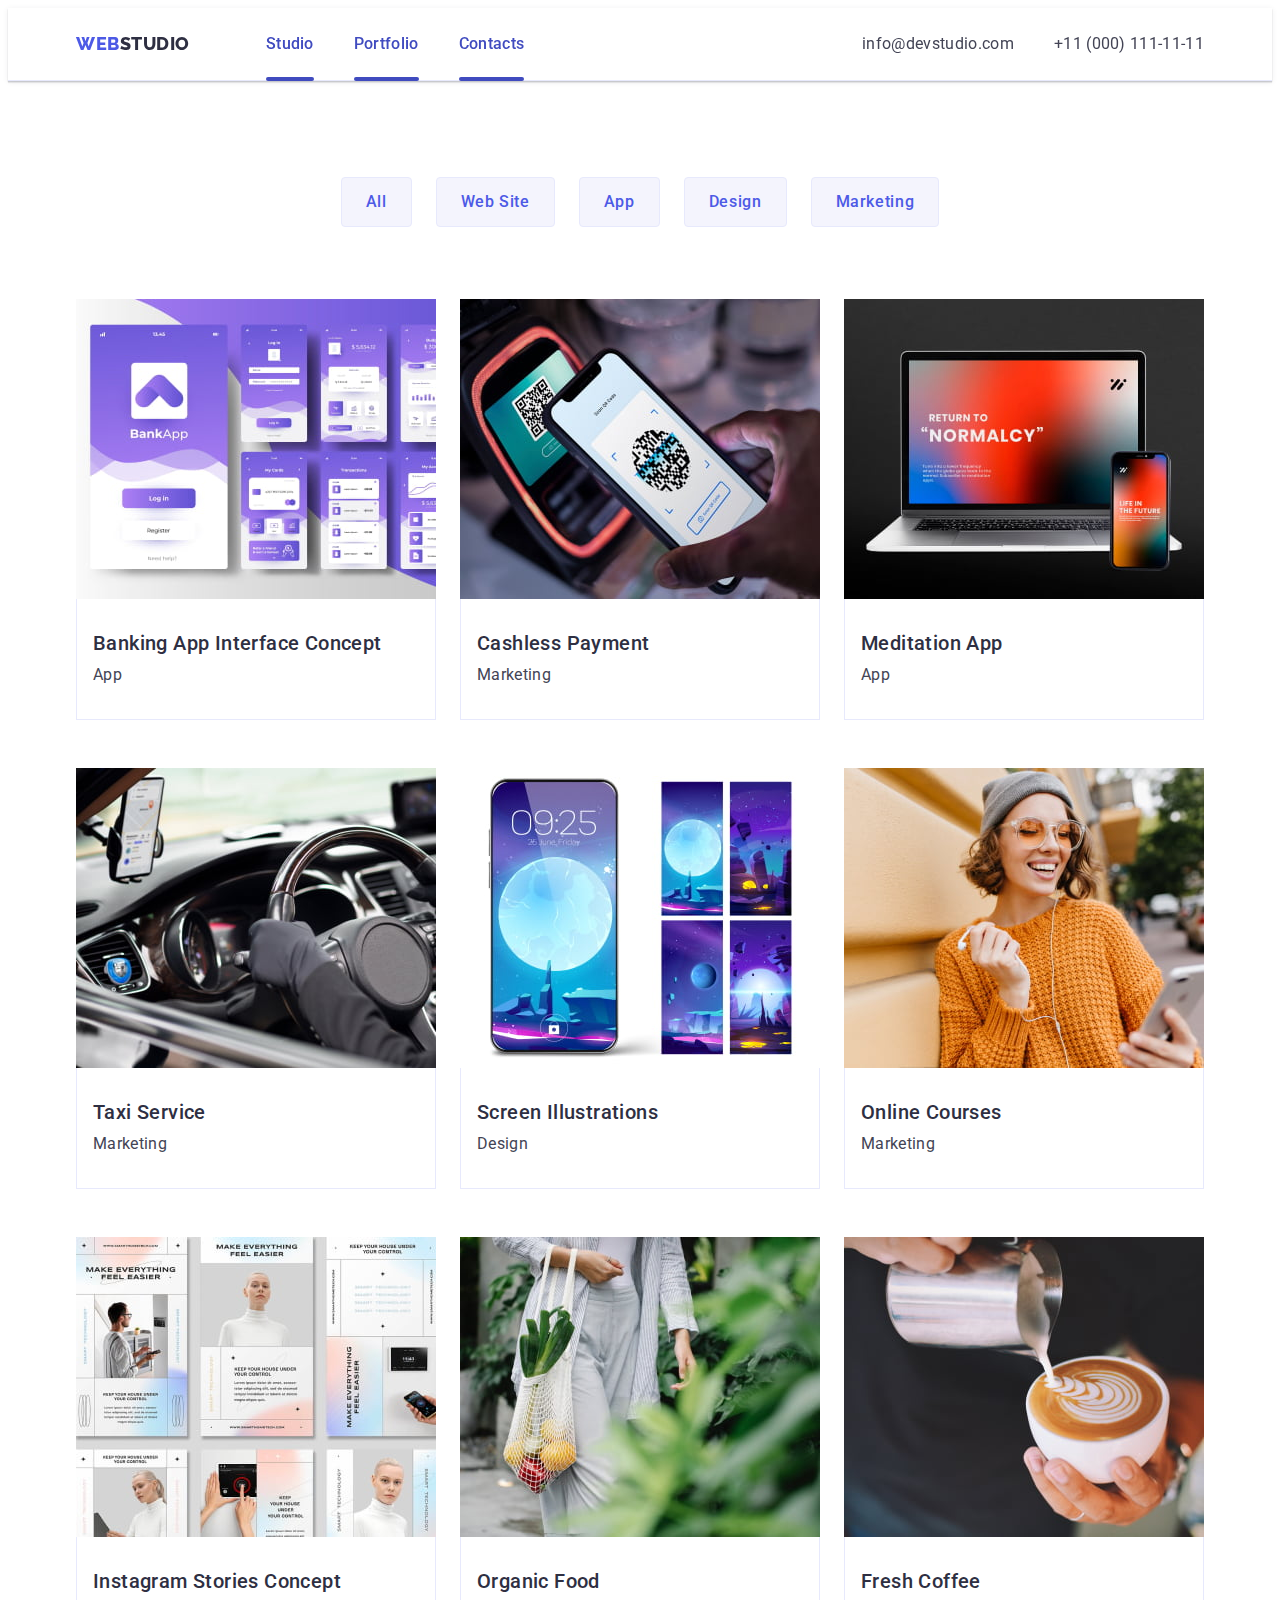
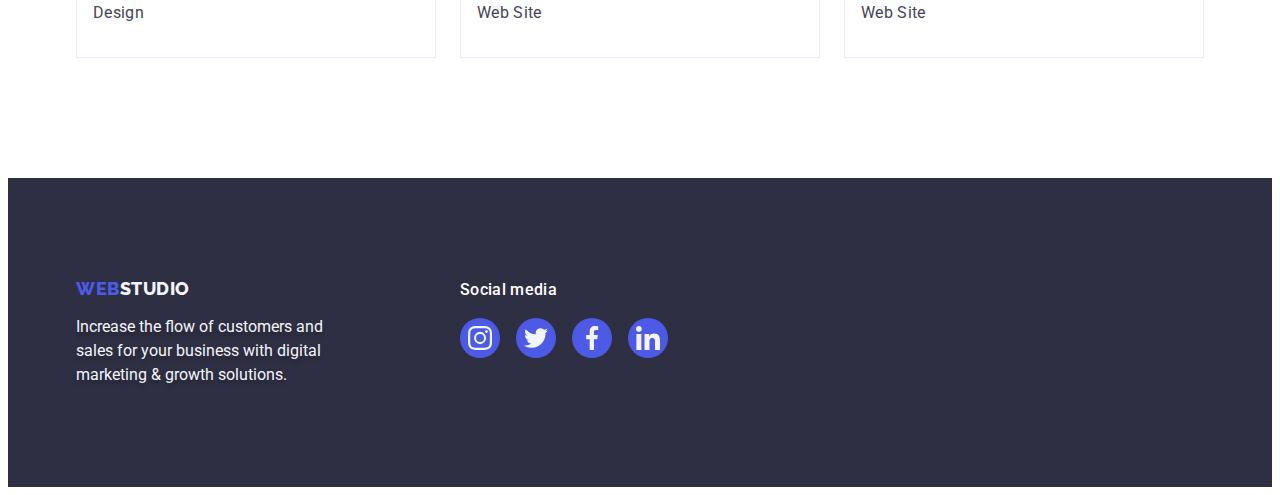
==== portfolio.html @ 0e342e33 "1" ====
<!DOCTYPE html>
<html lang="en">
  <head>
    <meta charset="UTF-8" />
    <meta http-equiv="X-UA-Compatible" content="IE=edge" />
    <meta name="viewport" content="width=device-width, initial-scale=1.0" />
    <title>Document</title>
    <!-- font styles -->
    <link rel="preconnect" href="https://fonts.googleapis.com" />
    <link rel="preconnect" href="https://fonts.gstatic.com" crossorigin />
    <link
      href="https://fonts.googleapis.com/css2?family=Raleway:wght@800&family=Roboto:wght@400;500;700&display=swap"
      rel="stylesheet"
    />
    <!-- Style Normalization -->
    <link
      rel="stylesheet"
      href="https://cdnjs.cloudflare.com/ajax/libs/modern-normalize/1.1.0/modern-normalize.min.css"
      integrity="sha512-wpPYUAdjBVSE4KJnH1VR1HeZfpl1ub8YT/NKx4PuQ5NmX2tKuGu6U/JRp5y+Y8XG2tV+wKQpNHVUX03MfMFn9Q=="
      crossorigin="anonymous"
      referrerpolicy="no-referrer"
    />
    <!-- custom styles -->
    <link rel="stylesheet" href="./css/styles.css" />
  </head>
  <body>
    <!-- HEADER -->
    <header class="header-section">
      <div class="container header-container">
        <nav class="navigation">
          <a class="header-logo link" href="./index.html"
            >Web<span class="logo-studio">Studio</span>
          </a>
          <ul class="list header-nav-list">
            <li>
              <a class="link header-nav-link" href="./index.html">Studio</a>
            </li>
            <li>
              <a class="link header-nav-link active" href="./portfolio.html"
                >Portfolio</a
              >
            </li>
            <li>
              <a class="link header-nav-link" href="">Contacts</a>
            </li>
          </ul>
        </nav>
        <address class="contacts">
          <ul class="list contacts-list">
            <li>
              <a class="link contacts-item" href="mailto:info@devstudio.com"
                >info@devstudio.com</a
              >
            </li>
            <li>
              <a class="link contacts-item" href="tel:+110001111111"
                >+11 (000) 111-11-11</a
              >
            </li>
          </ul>
        </address>
      </div>
    </header>
    <main>
      <section class="portfolio">
        <div class="container">
          <!-- FILTERS -->
          <h1 hidden>Portfolio</h1>
          <ul class="filter-list list">
            <li><button class="btn" type="button">All</button></li>
            <li><button class="btn" type="button">Web Site</button></li>
            <li><button class="btn" type="button">App</button></li>
            <li><button class="btn" type="button">Design</button></li>
            <li><button class="btn" type="button">Marketing</button></li>
          </ul>
          <!-- PRODUCTS -->
          <ul class="products-list list card-set">
            <li class="products-item card-set-item">
              <a class="link products-link" href="">
                <div class="products-thumb">
                  <img
                    src="./images/img-app.jpg"
                    alt="App interface"
                    width="360"
                    height="300"
                  />
                  <p class="products-overlay-text products-overlay">
                    14 Stylish and User-Friendly App Design Concepts · Task
                    Manager App · Calorie Tracker App · Exotic Fruit Ecommerce
                    App · Cloud Storage App
                  </p>
                </div>
                <div class="products-item-descr">
                  <h2 class="products-name">Banking App Interface Concept</h2>
                  <p class="products-descr">App</p>
                </div>
              </a>
            </li>
            <li class="products-item card-set-item">
              <a class="link products-link" href="">
                <div class="products-thumb">
                  <img
                    src="./images/img-QR.jpg"
                    alt="Phone with QR code"
                    width="360"
                    height="300"
                  />
                  <p class="products-overlay-text products-overlay">
                    14 Stylish and User-Friendly App Design Concepts · Task
                    Manager App · Calorie Tracker App · Exotic Fruit Ecommerce
                    App · Cloud Storage App
                  </p>
                </div>
                <div class="products-item-descr">
                  <h2 class="products-name">Cashless Payment</h2>
                  <p class="products-descr">Marketing</p>
                </div>
              </a>
            </li>
            <li class="products-item card-set-item">
              <a class="link products-link" href="">
                <div class="products-thumb">
                  <img
                    src="./images/img-laptop.jpg"
                    alt="Laptop&Smartphone"
                    width="360"
                    height="300"
                  />
                  <p class="products-overlay-text products-overlay">
                    14 Stylish and User-Friendly App Design Concepts · Task
                    Manager App · Calorie Tracker App · Exotic Fruit Ecommerce
                    App · Cloud Storage App
                  </p>
                </div>
                <div class="products-item-descr">
                  <h2 class="products-name">Meditation App</h2>
                  <p class="products-descr">App</p>
                </div>
              </a>
            </li>
            <li class="products-item card-set-item">
              <a class="link products-link" href="">
                <div class="products-thumb">
                  <img
                    src="./images/img-car.jpg"
                    alt="Car interior"
                    width="360"
                    height="300"
                  />
                  <p class="products-overlay-text products-overlay">
                    14 Stylish and User-Friendly App Design Concepts · Task
                    Manager App · Calorie Tracker App · Exotic Fruit Ecommerce
                    App · Cloud Storage App
                  </p>
                </div>
                <div class="products-item-descr">
                  <h2 class="products-name">Taxi Service</h2>
                  <p class="products-descr">Marketing</p>
                </div>
              </a>
            </li>
            <li class="products-item card-set-item">
              <a class="link products-link" href="">
                <div class="products-thumb">
                  <img
                    src="./images/img-wallpapers.jpg"
                    alt="Phone wallpapers"
                    width="360"
                    height="300"
                  />
                  <p class="products-overlay-text products-overlay">
                    14 Stylish and User-Friendly App Design Concepts · Task
                    Manager App · Calorie Tracker App · Exotic Fruit Ecommerce
                    App · Cloud Storage App
                  </p>
                </div>
                <div class="products-item-descr">
                  <h2 class="products-name">Screen Illustrations</h2>
                  <p class="products-descr">Design</p>
                </div>
              </a>
            </li>
            <li class="products-item card-set-item">
              <a class="link products-link" href="">
                <div class="products-thumb">
                  <img
                    src="./images/img-girl-headphones.jpg"
                    alt="Girl with headphones"
                    width="360"
                    height="300"
                  />
                  <p class="products-overlay-text products-overlay">
                    14 Stylish and User-Friendly App Design Concepts · Task
                    Manager App · Calorie Tracker App · Exotic Fruit Ecommerce
                    App · Cloud Storage App
                  </p>
                </div>
                <div class="products-item-descr">
                  <h2 class="products-name">Online Courses</h2>
                  <p class="products-descr">Marketing</p>
                </div>
              </a>
            </li>
            <li class="products-item card-set-item">
              <a class="link products-link" href="">
                <div class="products-thumb">
                  <img
                    src="./images/img-instagram.jpg"
                    alt="Instagram stories"
                    width="360"
                    height="300"
                  />
                  <p class="products-overlay-text products-overlay">
                    14 Stylish and User-Friendly App Design Concepts · Task
                    Manager App · Calorie Tracker App · Exotic Fruit Ecommerce
                    App · Cloud Storage App
                  </p>
                </div>
                <div class="products-item-descr">
                  <h2 class="products-name">Instagram Stories Concept</h2>
                  <p class="products-descr">Design</p>
                </div>
              </a>
            </li>
            <li class="products-item card-set-item">
              <a class="link products-link" href="">
                <div class="products-thumb">
                  <img
                    src="./images/img-groceries.jpg"
                    alt="A woman with groceries"
                    width="360"
                    height="300"
                  />
                  <p class="products-overlay-text products-overlay">
                    14 Stylish and User-Friendly App Design Concepts · Task
                    Manager App · Calorie Tracker App · Exotic Fruit Ecommerce
                    App · Cloud Storage App
                  </p>
                </div>
                <div class="products-item-descr">
                  <h2 class="products-name">Organic Food</h2>
                  <p class="products-descr">Web Site</p>
                </div>
              </a>
            </li>
            <li class="products-item card-set-item">
              <a class="link products-link" href="">
                <div class="products-thumb">
                  <img
                    src="./images/img-coffee.jpg"
                    alt="A man pouring coffee"
                    width="360"
                    height="300"
                  />
                  <p class="products-overlay-text products-overlay">
                    14 Stylish and User-Friendly App Design Concepts · Task
                    Manager App · Calorie Tracker App · Exotic Fruit Ecommerce
                    App · Cloud Storage App
                  </p>
                </div>
                <div class="products-item-descr">
                  <h2 class="products-name">Fresh Coffee</h2>
                  <p class="products-descr">Web Site</p>
                </div>
              </a>
            </li>
          </ul>
        </div>
      </section>
    </main>
    <!-- FOOTER -->
    <footer class="footer">
      <div class="container footer-container">
        <div class="footer-logo-container">
          <a class="footer-logo link" href="./index.html"
            >Web<span class="footer-studio">Studio</span></a
          >
          <p class="footer-descr">
            Increase the flow of customers and sales for your business with
            digital marketing & growth solutions.
          </p>
        </div>
        <div class="footer-social-container">
          <p class="footer-social-heading">Social media</p>
          <ul class="footer-socials-list list">
            <li class="footer-socials-item">
              <a
                class="footer-socials-link link"
                href=""
                target="_blank"
                rel="noopener no-referrer"
                aria-label="instagram icon"
              >
                <svg class="footer-socials-icon" width="24" height="24">
                  <use href="./images/icons.svg#instagram"></use>
                </svg>
              </a>
            </li>
            <li class="footer-socials-item">
              <a
                class="footer-socials-link link"
                href=""
                target="_blank"
                rel="noopener no-referrer"
                aria-label="twitter icon"
              >
                <svg class="footer-socials-icon" width="24" height="24">
                  <use href="./images/icons.svg#twitter"></use>
                </svg>
              </a>
            </li>
            <li class="footer-socials-item">
              <a
                class="footer-socials-link link"
                href=""
                target="_blank"
                rel="noopener no-referrer"
                aria-label="facebook icon"
              >
                <svg class="footer-socials-icon" width="24" height="24">
                  <use href="./images/icons.svg#facebook"></use>
                </svg>
              </a>
            </li>
            <li class="footer-socials-item">
              <a
                class="footer-socials-link link"
                href=""
                target="_blank"
                rel="noopener no-referrer"
                aria-label="linkedin icon"
              >
                <svg class="footer-socials-icon" width="24" height="24">
                  <use href="./images/icons.svg#linkedin"></use>
                </svg>
              </a>
            </li>
          </ul>
        </div>
      </div>
    </footer>
  </body>
</html>
---- css/styles.css ----
*,
*::before,
*::after {
  box-sizing: border-box;
}

:root {
  --primary-font: "Roboto", sans-serif;
  --secondary-font: "Raleway", sans-serif;
  --primary-text-color: #2e2f42;
  --link-color: #4d5ae5;
  --secondary-text-color: #434455;
  --footer-text-color: #f4f4fd;
  --active-color: #404bbf;
  --borders-color: #e7e9fc;
  --active-btn-text: #ffffff;
  --customers-color: #8e8f99;
  --footer-socials-hover-color: #31d0aa;
  --modal-background-color: #fcfcfc;
  --indent: 24px;
  --items: 4;
  --transition-time: 250ms cubic-bezier(0.4, 0, 0.2, 1);
}

body {
  font-family: "Roboto", sans-serif;
  text-decoration: none;
  color: var(--secondary-text-color);
  background-color: var(--active-btn-text);
}
/* General classes */
.btn {
  font-family: inherit;
}
.section-title {
  color: var(--primary-text-color);
  font-weight: 700;
  font-size: 36px;
  line-height: 1.1;
  text-align: center;
  letter-spacing: 0.02em;
  text-transform: capitalize;
  white-space: nowrap;
  margin-bottom: 72px;
}
.section {
  padding: 120px 0 120px;
}
.link {
  text-decoration: none;
}
.values-header {
  display: none;
}
.list {
  list-style: none;
  padding: 0;
  margin: 0;
}
h1,
h2,
h3,
h4,
p {
  margin: 0;
  padding: 0;
}
img {
  display: block;
}
.container {
  width: 1158px;
  margin: 0 auto;
  padding: 0 15px;
}
/* CARD SET */
.card-set {
  display: flex;
  flex-wrap: wrap;
  gap: var(--indent);
}
.card-set-item {
  flex-basis: calc((100% - var(--indent) * (var(--items) - 1)) / var(--items));
}
/* HEADER */
.header-section {
  border-bottom: 1px solid var(--borders-color);
  box-shadow: 0px 2px 1px rgba(46, 47, 66, 0.08),
    0px 1px 1px rgba(46, 47, 66, 0.16), 0px 1px 6px rgba(46, 47, 66, 0.08);
  position: sticky;
  top: 0;
  background: var(--active-btn-text);
}
.header-container {
  display: flex;
  align-items: center;
}
.navigation {
  display: flex;
  align-items: center;
  margin-right: auto;
}
.header-logo {
  text-transform: uppercase;
  color: var(--link-color);
  font-family: var(--secondary-font);
  font-weight: 800;
  font-size: 18px;
  line-height: 1.17;
  letter-spacing: 0.03em;
  text-decoration: none;
  align-items: center;
  padding: 0px;
  margin-right: 76px;
}
.logo-studio {
  color: var(--primary-text-color);
}
.header-nav-list {
  display: flex;
  align-items: center;
  gap: 40px;
  margin-right: auto;
}
.header-nav-link {
  position: relative;
  font-weight: 500;
  font-size: 16px;
  line-height: 1.5;
  letter-spacing: 0.02em;
  color: var(--active-color);
  padding: 24px 0;
  transition: color var(--transition-time);
}
.header-nav-link:hover {
  color: var(--active-color);
}
.header-nav-link:focus {
  color: var(--active-color);
}
.header-nav-link::after {
  display: block;
  position: absolute;
  bottom: -1px;
  left: 0;
  content: "";
  width: 100%;
  height: 4px;
  border-radius: 2px;
  background-color: #404bbf; /* Just to satisfy the damn autocorrection */
}
.header-nav-link.active::after {
  background-color: var(--active-color);
}

.header-nav-link,
.contacts-item {
  display: block;
}
.contacts {
  font-style: normal;
}
.contacts-list {
  display: flex;
  align-items: center;
  gap: 40px;
}
.contacts-item {
  font-size: 16px;
  line-height: 1.5;
  letter-spacing: 0.02em;
  color: var(--secondary-text-color);
  transition: color var(--transition-time);
}
.contacts-item:hover {
  color: var(--active-color);
}
.contacts-item:focus {
  color: var(--active-color);
}

/* HERO */
.hero-section {
  margin: 0 auto;
  background-color: var(--primary-text-color);
  padding: 188px 0;
  background-image: linear-gradient(
      rgba(46, 47, 66, 0.7),
      rgba(46, 47, 66, 0.7)
    ),
    url(../images/people-office.jpeg);
  background-repeat: no-repeat;
  background-position: center;
  background-size: cover;
  max-width: 1440px;
}
.hero-slogan {
  color: var(--active-btn-text);
  font-weight: 700;
  font-size: 56px;
  line-height: 1.07;
  text-align: center;
  letter-spacing: 0.02em;
  max-width: 496px;
  margin-bottom: 48px;
  margin-right: auto;
  margin-left: auto;
}
.srvc-btn {
  background-color: var(--link-color);
  color: var(--active-btn-text);
  box-shadow: 0px 4px 4px rgba(0, 0, 0, 0.15);
  border-radius: 4px;
  font-family: "Roboto", sans-serif;
  font-weight: 500;
  font-size: 16px;
  line-height: 1.5;
  letter-spacing: 0.04em;
  padding: 16px 32px;
  gap: 10px;
  min-width: 169px;
  height: 56px;
  border: none;
  cursor: pointer;
  display: block;
  margin: 0 auto;
  transition: background-color var(--transition-time);
}
.srvc-btn:hover {
  background-color: var(--active-color);
  box-shadow: 0px 4px 4px rgba(0, 0, 0, 0.15);
  border-radius: 4px;
}
.srvc-btn:focus {
  background-color: var(--active-color);
  box-shadow: 0px 4px 4px rgba(0, 0, 0, 0.15);
  border-radius: 4px;
}

/* VALUES */
.values-list {
  list-style: none;
  display: flex;
  gap: 24px;
  align-items: flex-start;
}
.values-item {
  width: calc((100% - 72px) / 4);
}
.values-icon-container {
  display: flex;
  align-items: center;
  justify-content: center;
  height: 112px;
  background-color: var(--footer-text-color);
  border-radius: 4px;
  margin-bottom: 8px;
}
.values-heading {
  letter-spacing: 0.02em;
  font-weight: 500;
  font-size: 20px;
  line-height: 1.2;
  color: var(--primary-text-color);
  margin-bottom: 8px;
}
.values-content {
  font-size: 16px;
  line-height: 1.5;
  letter-spacing: 0.02em;
  color: var(--secondary-text-color);
}
/* SERVICES */
.service-section {
  padding-top: 0px;
}
.service-list {
  list-style: none;
  display: flex;
  align-items: flex-start;
  padding: 0;
  --items: 3;
  gap: 24px;
}
/* TEAM */
.team-section {
  background-color: var(--footer-text-color);
}
.team-list {
  list-style: none;
  justify-content: center;
  align-items: center;
  padding: 0px;
  gap: 24px;
}
.team-list-item {
  background-color: var(--active-btn-text);
  border-radius: 0px 0px 4px 4px;
  box-shadow: 0px 1px 6px rgba(46, 47, 66, 0.08),
    0px 1px 1px rgba(46, 47, 66, 0.16), 0px 2px 1px rgba(46, 47, 66, 0.08);
}
.team-card-descr {
  padding: 32px 0;
}
.team-name {
  color: var(--primary-text-color);
  font-weight: 500;
  font-size: 20px;
  line-height: 1.2;
  text-align: center;
  letter-spacing: 0.02em;
  margin-bottom: 8px;
}
.team-descr {
  color: var(--secondary-text-color);
  font-size: 16px;
  line-height: 1.5;
  text-align: center;
  letter-spacing: 0.02em;
  margin-bottom: 8px;
}
/* Social Media Icons */
.socials {
  display: flex;
  justify-content: center;
  align-items: center;
  gap: 24px;
}
.socials-link {
  display: flex;
  justify-content: center;
  align-items: center;
  height: 40px;
  width: 40px;
  border-radius: 50%;
  background-color: var(--link-color);
  transition: background-color var(--transition-time);
}
.socials-link:hover,
.socials-link:focus {
  background-color: var(--active-color);
}
.socials-icon {
  fill: var(--footer-text-color);
}
/* CUSTOMERS */
.customers-list {
  display: flex;
  gap: 24px;
  justify-content: center;
}
.customers-item {
  width: calc((100% - 120px) / 6);
  height: 88px;
}
.customers-link {
  color: var(--customers-color);
  display: flex;
  width: 100%;
  height: 100%;
  border: 1px solid var(--customers-color);
  border-radius: 4px;
  align-items: center;
  justify-content: center;
  transition: border-color 250ms cubic-bezier(0.4, 0, 0.2, 1),
    color 250ms cubic-bezier(0.4, 0, 0.2, 1);
}
.customers-link:hover,
.customers-link:focus {
  border-color: var(--active-color);
  color: var(--active-color);
}
.customers-icon {
  fill: currentColor;
}
/* PORTFOLIO */
.portfolio {
  padding: 96px 0 120px;
}
/* FILTERS part */
.filter-list {
  list-style: none;
  padding: 0px;
  gap: 24px;
  display: flex;
  justify-content: center;
  margin-bottom: 72px;
}
.btn {
  color: var(--link-color);
  background-color: var(--footer-text-color);
  font-weight: 500;
  font-size: 16px;
  line-height: 1.5;
  letter-spacing: 0.04em;
  justify-content: center;
  align-items: center;
  padding: 12px 24px;
  border: 1px solid var(--borders-color);
  border-radius: 4px;
  cursor: pointer;
  transition: background-color var(--transition-time),
    color var(--transition-time), border-color var(--transition-time),
    box-shadow var(--transition-time);
}
.btn:hover {
  color: var(--active-btn-text);
  background-color: var(--active-color);
  border: 1px solid transparent;
  box-shadow: 0px 3px 1px rgba(0, 0, 0, 0.1), 0px 2px 1px rgba(0, 0, 0, 0.08),
    0px 2px 2px rgba(0, 0, 0, 0.12);
}
.btn:focus {
  color: var(--active-btn-text);
  background-color: var(--active-color);
  border: 1px solid transparent;
  box-shadow: 0px 3px 1px rgba(0, 0, 0, 0.1), 0px 2px 1px rgba(0, 0, 0, 0.08),
    0px 2px 2px rgba(0, 0, 0, 0.12);
}
.btn:active {
  color: var(--active-btn-text);
  background-color: var(--active-color);
  box-shadow: 0px 3px 1px rgba(0, 0, 0, 0.1), 0px 2px 1px rgba(0, 0, 0, 0.08),
    0px 2px 2px rgba(0, 0, 0, 0.12);
  border-radius: 4px;
}
/* PRODUCTS part */
.products-list {
  list-style: none;
  --items: 9;
  gap: 24px;
  column-gap: var(--indent);
  row-gap: 48px;
}
.products-item {
  box-sizing: border-box;
  width: calc((100% - 48px) / 3);
}
.products-link:hover .products-overlay-text,
.products-link:focus .products-overlay-text {
  transform: translateY(0%);
}

.products-link {
  display: block;
  transition: box-shadow var(--transition-time);
}
.products-link:hover,
.products-link:focus {
  box-shadow: 0px 1px 6px rgba(46, 47, 66, 0.08),
    0px 1px 1px rgba(46, 47, 66, 0.16), 0px 2px 1px rgba(46, 47, 66, 0.08);
}
.products-thumb {
  position: relative;
  overflow: hidden;
}
.products-overlay {
  position: absolute;
  top: 0;
  left: 0;
  background-color: var(--link-color);
  height: 100%;
  width: 100%;
  transform: translateY(100%);
  transition: transform var(--transition-time);
}
.products-overlay-text {
  font-size: 16px;
  letter-spacing: 0.02em;
  color: var(--footer-text-color);
  padding: 40px 32px;
  position: absolute;
  top: 0;
  line-height: 1.5;
}
.products-item-descr {
  padding: 32px 16px;
  border: 1px solid var(--borders-color);
  border-top: none;
}
.products-name {
  justify-content: center;
  font-weight: 500;
  font-size: 20px;
  line-height: 1.2;
  letter-spacing: 0.02em;
  color: var(--primary-text-color);
  margin-bottom: 8px;
}
.products-descr {
  justify-content: center;
  gap: 8px;
  font-size: 16px;
  line-height: 1.5;
  letter-spacing: 0.02em;
  color: var(--secondary-text-color);
}
.products-descr:hover,
.products-descr:focus {
  transform: translateY(0%);
}
/* FOOTER */
.footer {
  background-color: var(--primary-text-color);
  padding: 100px 0;
}
.footer-container {
  display: flex;
  align-items: baseline;
}
.footer-logo-container {
  margin-right: 120px;
}
.footer-logo {
  color: var(--link-color);
  font-family: var(--secondary-font);
  font-weight: 800;
  font-size: 18px;
  line-height: 1.17;
  letter-spacing: 0.03em;
  text-decoration: none;
  text-transform: uppercase;
  margin-bottom: 16px;
  display: inline-block;
}
.footer-studio {
  color: var(--footer-text-color);
}
.footer-descr {
  color: var(--footer-text-color);
  font-family: var(--primary-font);
  font-size: 16px;
  line-height: 1.5;
  text-shadow: 0px 4px 4px rgba(0, 0, 0, 0.25);
  max-width: 264px;
}
.footer-social-heading {
  font-weight: 500;
  font-size: 16px;
  line-height: 1.5;
  letter-spacing: 0.02em;
  color: var(--active-btn-text);
  margin-bottom: 16px;
}
.footer-socials-list {
  display: flex;
  gap: 16px;
}
.footer-socials-item {
  width: 40px;
  height: 40px;
}
.footer-socials-link {
  width: 100%;
  height: 100%;
  background-color: var(--link-color);
  border-radius: 50%;
  display: flex;
  align-items: center;
  justify-content: center;
  transition: cubic-bezier(0.4, 0, 0.2, 1);
  transition: background-color var(--transition-time);
}
.footer-socials-link:hover,
.footer-socials-link:focus {
  background-color: var(--footer-socials-hover-color);
}
.footer-socials-icon {
  fill: var(--footer-text-color);
}

/* MODAL Window */
.backdrop {
  width: 100%;
  height: 100%;
  position: fixed;
  top: 0;
  left: 0;
  background-color: rgba(46, 47, 66, 0.4);
  backdrop-filter: blur(1px);
  z-index: 100;
  transition: opacity var(--transition-time), visibility var(--transition-time);
}
.is-hidden {
  opacity: 0;
  pointer-events: none;
  visibility: hidden;
}
.modal {
  width: 408px;
  min-height: 576px;
  background-color: var(--modal-background-color);
  box-shadow: 0px 1px 1px rgba(0, 0, 0, 0.14), 0px 1px 3px rgba(0, 0, 0, 0.12),
    0px 2px 1px rgba(0, 0, 0, 0.2);
  border-radius: 4px;
  position: absolute;
  top: 50%;
  left: 50%;
  transform: translate(-50%, -50%) scale(1);
  transition: transform var(--transition-time);
}
.backdrop.is-hidden .modal {
  opacity: 0;
  transform: translate(-50% -90%);
}
.modal-close-btn {
  border: 1px solid rgba(0, 0, 0, 0.1);
  background-color: var(--borders-color);
  width: 24px;
  height: 24px;
  border-radius: 50%;
  position: absolute;
  top: 24px;
  right: 24px;
  display: flex;
  padding: 0;
  justify-content: center;
  align-items: center;
  transition: background-color 250ms cubic-bezier(0.4, 0, 0.2, 1),
    border 250ms cubic-bezier(0.4, 0, 0.2, 1);
  cursor: pointer;
}
.modal-close-btn:hover,
.modal-close-btn:focus,
.modal-close-btn:active {
  background-color: var(--active-color);
  fill: #ffffff;
  border: none;
}
.modal-close-icon {
  transition: fill var(--transition-time);
}
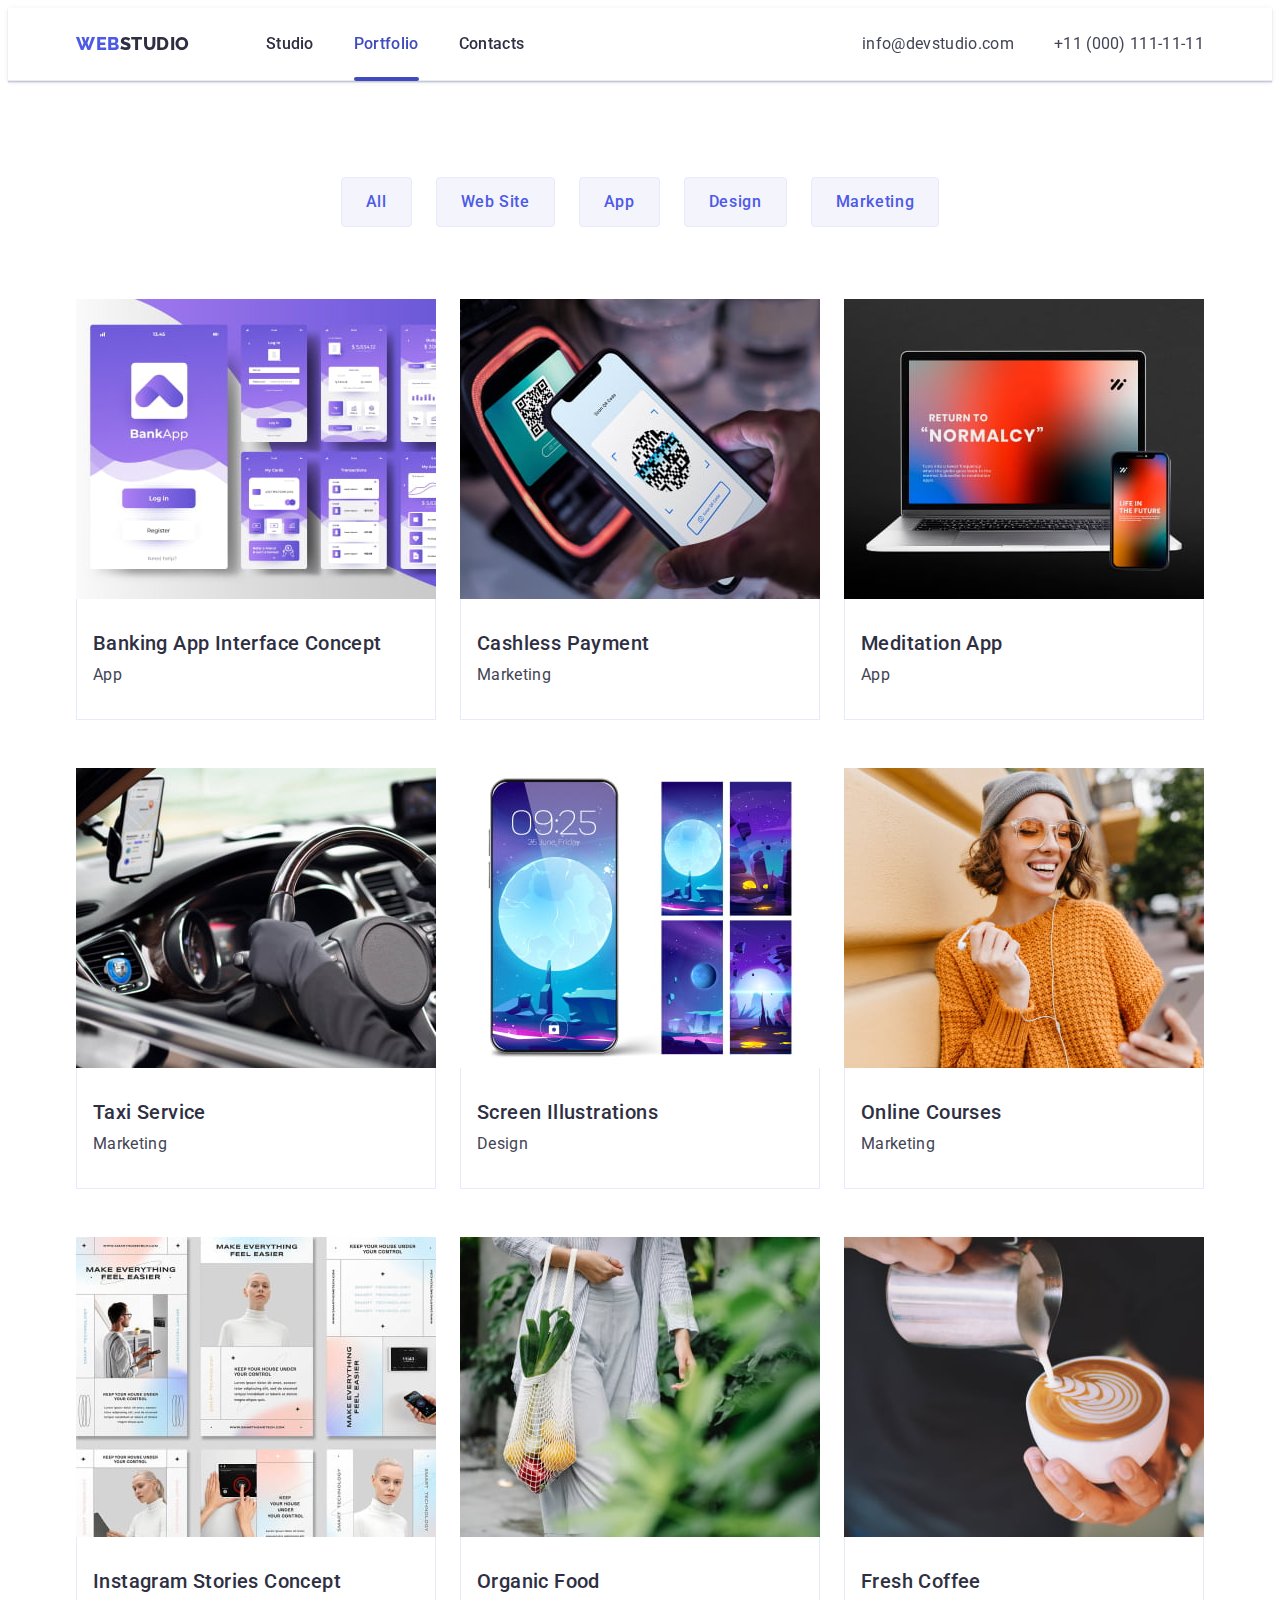
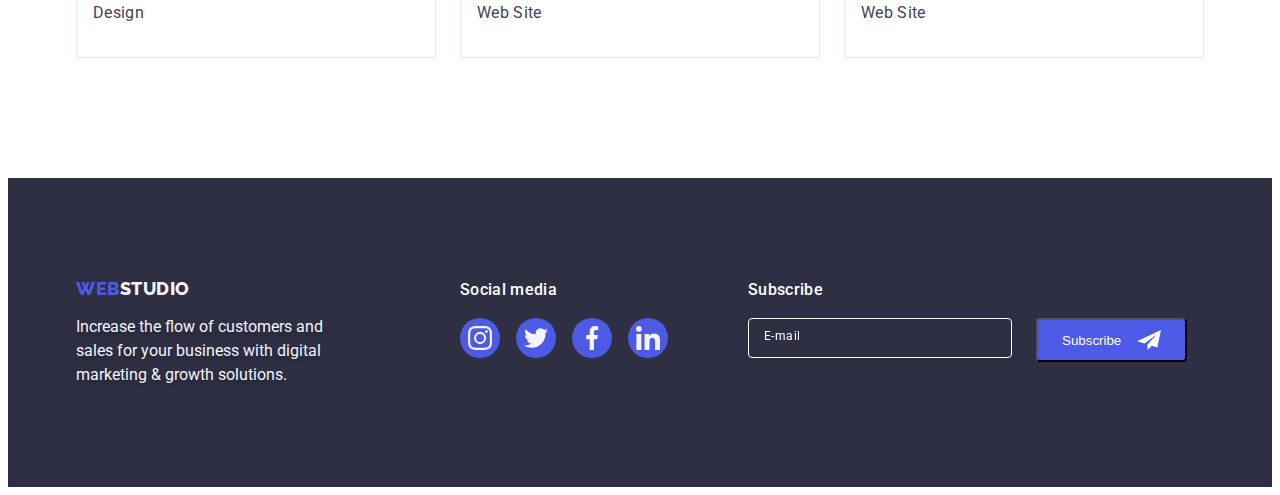
==== commit 3f1c8589: "1" ====
--- a/portfolio.html
+++ b/portfolio.html
@@ -281,7 +281,7 @@
           </p>
         </div>
         <div class="footer-social-container">
-          <p class="footer-social-heading">Social media</p>
+          <p class="footer-element-heading">Social media</p>
           <ul class="footer-socials-list list">
             <li class="footer-socials-item">
               <a
@@ -337,6 +337,21 @@
             </li>
           </ul>
         </div>
+        <form class="footer-form">
+          <div class="footer-form-container">
+            <p class="footer-element-heading">Subscribe</p>
+            <div class="footer-input-container">
+              <input type="email" class="footer-input" />
+              <span class="footer-input-tag">E-mail</span>
+              <button class="subscribe-btn">
+                <span class="subscribe-btn-text">Subscribe</span
+                ><svg class="subscribe-btn-icon" width="24" height="24">
+                  <use href="./images/icons.svg#subscribe-icon"></use>
+                </svg>
+              </button>
+            </div>
+          </div>
+        </form>
       </div>
     </footer>
   </body>
--- a/css/styles.css
+++ b/css/styles.css
@@ -128,9 +128,12 @@
   font-size: 16px;
   line-height: 1.5;
   letter-spacing: 0.02em;
-  color: var(--active-color);
+  color: var(--primary-text-color);
   padding: 24px 0;
   transition: color var(--transition-time);
+}
+.active {
+  color: var(--active-color);
 }
 .header-nav-link:hover {
   color: var(--active-color);
@@ -147,7 +150,6 @@
   width: 100%;
   height: 4px;
   border-radius: 2px;
-  background-color: #404bbf; /* Just to satisfy the damn autocorrection */
 }
 .header-nav-link.active::after {
   background-color: var(--active-color);
@@ -534,13 +536,16 @@
   text-shadow: 0px 4px 4px rgba(0, 0, 0, 0.25);
   max-width: 264px;
 }
-.footer-social-heading {
+.footer-element-heading {
   font-weight: 500;
   font-size: 16px;
   line-height: 1.5;
   letter-spacing: 0.02em;
   color: var(--active-btn-text);
   margin-bottom: 16px;
+}
+.footer-social-container {
+  margin-right: 80px;
 }
 .footer-socials-list {
   display: flex;
@@ -568,7 +573,60 @@
 .footer-socials-icon {
   fill: var(--footer-text-color);
 }
-
+.footer-input-container {
+  display: flex;
+  gap: 24px;
+  position: relative;
+}
+.subscribe-btn {
+  background-color: var(--link-color);
+  color: var(--active-btn-text);
+  justify-content: center;
+  align-items: center;
+  padding: 8px 24px;
+  gap: 16px;
+  border-radius: 4px;
+  cursor: pointer;
+}
+.subscribe-btn:hover,
+.subscribe-btn:focus {
+  background-color: var(--active-color);
+  box-shadow: 0px 4px 4px rgba(0, 0, 0, 0.15);
+  border-radius: 4px;
+}
+.footer-input {
+  color: #ffffff;
+  border: 1px solid #ffffff;
+  filter: drop-shadow(0px 4px 4px rgba(0, 0, 0, 0.15));
+  border-radius: 4px;
+  background-color: transparent;
+  width: 264px;
+  height: 40px;
+}
+.footer-input-tag {
+  position: absolute;
+  transform: translateY(-50%);
+  left: 16px;
+  top: 18px;
+  font-size: 12px;
+  line-height: 24px;
+  letter-spacing: 0.04em;
+  color: #ffffff;
+  transition: transform var(--transition-time);
+}
+.footer-input:focus + .footer-input-tag {
+  transform: translateY(-170%);
+}
+.subscribe-btn {
+  display: flex;
+  flex-direction: row;
+  justify-content: center;
+  align-content: center;
+  padding: 8px 24px;
+}
+.subscribe-btn-icon {
+  fill: var(--active-btn-text);
+}
 /* MODAL Window */
 .backdrop {
   width: 100%;
@@ -594,6 +652,7 @@
     0px 2px 1px rgba(0, 0, 0, 0.2);
   border-radius: 4px;
   position: absolute;
+  padding: 72px 24px 24px;
   top: 50%;
   left: 50%;
   transform: translate(-50%, -50%) scale(1);
@@ -630,3 +689,99 @@
 .modal-close-icon {
   transition: fill var(--transition-time);
 }
+
+/* MODAL Form */
+label {
+  display: block;
+}
+.form-wrapper {
+  position: relative;
+  margin-bottom: 8px;
+}
+.modal-heading {
+  display: block;
+  font-weight: 500;
+  font-size: 16px;
+  line-height: 24px;
+  text-align: center;
+  letter-spacing: 0.02em;
+  color: #2e2f42;
+  margin-bottom: 22px;
+}
+.modal-label {
+  font-size: 12px;
+  line-height: 14px;
+  letter-spacing: 0.04em;
+  color: var(--customers-color);
+  margin-bottom: 4px;
+}
+.modal-input {
+  width: 100%;
+  height: 40px;
+  border: 1px solid rgba(46, 47, 66, 0.4);
+  border-radius: 4px;
+  position: relative;
+  outline-offset: -1px;
+  padding: 0;
+  padding-left: 40px;
+}
+.modal-input:focus {
+  outline: 1px solid var(--link-color);
+  transition: outline var(--transition-time);
+}
+.modal-input:focus + .form-icon {
+  fill: #404bbf;
+  transition: fill var(--transition-time);
+}
+.form-icon {
+  position: absolute;
+  top: 45%;
+  left: 16px;
+  transform: translateY(-50%);
+  pointer-events: none;
+}
+.modal-input-comment {
+  width: 100%;
+  height: 120px;
+  border: 1px solid rgba(46, 47, 66, 0.4);
+  border-radius: 4px;
+  resize: none;
+  outline-offset: -1px;
+  padding: 8px 16px;
+  margin-bottom: 10px;
+}
+.modal-input-comment:focus {
+  outline: 1px solid var(--link-color);
+  transition: outline var(--transition-time);
+}
+.modal-checkbox-label {
+  display: flex;
+  gap: 8px;
+  margin-bottom: 24px;
+}
+.modal-input-checkbox {
+  appearance: none;
+  display: block;
+  width: 16px;
+  height: 16px;
+  border: 1px solid rgba(46, 47, 66, 0.4);
+  border-radius: 2px;
+}
+.privacy-link {
+  color: var(--link-color);
+}
+.privacy-link:hover,
+.privacy-link:focus {
+  color: var(--active-color);
+}
+.modal-input-checkbox:checked {
+  background-color: var(--active-color);
+  border-color: var(--active-color);
+  background-position: center;
+  background-repeat: no-repeat;
+  transition: var(--transition-time);
+  background-image: url("data:image/svg+xml,%3Csvg width='10' height='8' viewBox='0 0 10 8' fill='none' xmlns='http://www.w3.org/2000/svg'%3E%3Cpath d='M8.44558 0.255056C8.61838 0.089653 8.84834 -0.00178848 9.08693 2.65108e-05C9.32551 0.0018415 9.55407 0.0967713 9.72436 0.264784C9.89466 0.432797 9.99337 0.660752 9.99968 0.900549C10.006 1.14034 9.91939 1.37323 9.75816 1.55005L4.86357 7.70436C4.77941 7.79551 4.67782 7.86865 4.5649 7.91942C4.45198 7.97018 4.33003 7.99754 4.20636 7.99984C4.08268 8.00214 3.95981 7.97935 3.8451 7.93282C3.73038 7.88629 3.62618 7.81698 3.53872 7.72903L0.292827 4.46564C0.202435 4.38096 0.129933 4.27884 0.0796475 4.16537C0.0293621 4.05191 0.00232279 3.92942 0.000143182 3.80522C-0.00203643 3.68102 0.0206883 3.55765 0.0669613 3.44248C0.113234 3.3273 0.182108 3.22267 0.269473 3.13483C0.356838 3.047 0.460905 2.97775 0.575465 2.93123C0.690026 2.88471 0.812734 2.86186 0.936267 2.86405C1.0598 2.86624 1.18163 2.89343 1.29449 2.94398C1.40734 2.99454 1.50892 3.06743 1.59315 3.15831L4.16189 5.73967L8.42227 0.28219C8.42994 0.272694 8.43813 0.263635 8.4468 0.255056H8.44558Z' fill='%23F4F4FD'/%3E%3C/svg%3E%0A");
+}
+.modal-input-checkbox:focus-visible {
+  border-color: var(--active-color);
+}
